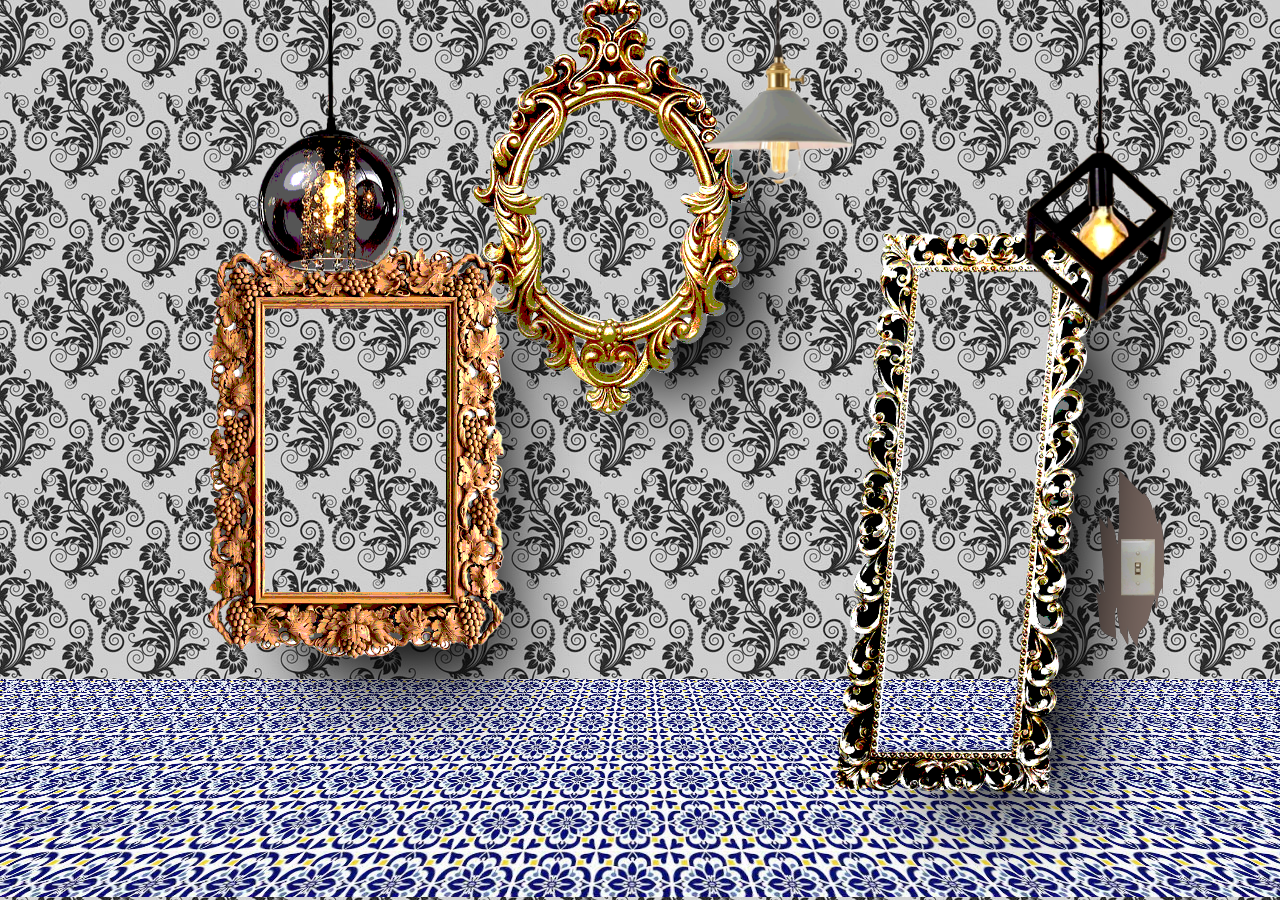
==== index.html @ bf590c5a "난 user-select가 싫어" ====
<!DOCTYPE html>
<html lang="en">
<head>
    <meta charset="UTF-8">
    <meta name="viewport" content="width=device-width, initial-scale=1.0">
    <title>Mirror room</title>
    <style>
        * {
            margin: 0;
            padding: 0;
            user-select: none;
        }
        body {
            background-image: url('./img/wall.jpeg');
            background-repeat: repeat;
            overflow: hidden;
        }
        .floor {
            position: absolute;
            width: 300vw;
            height: 500px;
            left: calc(50% - 150vw);
            bottom: 0;
            background-image: url('./img/floor.jpeg');
            background-repeat: repeat;
            transform: perspective(100px) rotateX(15deg) translateZ(10px);
            transform-origin: center bottom;
            z-index: 0;
        }
        .button {
            position: absolute;
            bottom: 250px;
            right: 9%;
            z-index: -1;
            border: 0px;
            background-color: transparent;
        }
        .mirror {
            position: absolute;
            overflow: hidden;
            display: flex;
            align-items: center;
            justify-content: center;
            transform: scaleX(-1);
            box-shadow: -50px 50px 80px rgba(0, 0, 0, 5);
        }
        .frame {
            position: absolute;
            display: flex;
            align-items: center;
            justify-content: center;
            transform: scaleX(-1);
            pointer-events: none;
        }
        .mirror1 {
            width: 200px;
            height: 250px;
            border-radius: 50%;
            left: 40%;
            top: 10%;
        }
        .frame1 {
            width: 280px;
            border-radius: 50%;
            left: calc(40% - 40px);
            top: calc(10% - 100px);
        }
        .mirror2 {
            position: absolute;
            overflow: hidden;
            width: 200px;
            height: 360px;
            top: 30%;
            left: 20%;
        }
        .frame2 {
            width: 300px;
            height: 430px;
            top: calc(30% - 40px);
            left: calc(20% - 50px);
        }
        .mirror3 {
            width: 150px;
            height: 480px;
            transform: scaleX(-1) skew(5deg);
            left: 70%;
            top: 30%;
        }
        .frame3 {
            width: 220px;
            transform: scaleX(-1) skew(5deg);
            left: calc(70% - 40px);
            top: calc(30% - 40px);
        }
        video {
            filter: blur(1px) contrast(120%);
        }
        .mirror:after {
            content: '';
            position: absolute;
            top: 0;
            left: 0;
            width: 0;
            height: 100%;
            background-color: rgba(255,255,255,0.4);
            -webkit-transition: none;
                -moz-transition: none;
                    transition: none;
        }
        .mirror:hover:after {
            width: 120%;
            background-color: rgba(255,255,255,0);
            
            -webkit-transition: all 0.4s ease-in-out;
                -moz-transition: all 0.4s ease-in-out;
                    transition: all 0.4s ease-in-out;
        }

        .light {
            position: absolute;
            width: 150px;
        }
        .light1 {
            left: 20%;
        }
        .light2 {
            left: 55%;
        }
        .light3 {
            left: 80%;
        }
        .light:hover {
            animation: ding 2s ease-in-out forwards;
        }
        @keyframes ding {
            0% {
                top: 0;
            }

            20% {
                top: 50px;
            }

            100% {
                top: 0;
            }
        }

        .reveal {
            display: none;
        }
        .dark {
            position: absolute;
            width: 100vw;
            height: 100vh;
            background-color: rgb(12, 16, 90);
            opacity: 80%;
            mix-blend-mode: color-burn;
            pointer-events: none;
        }
        .reveal a {
            color: rgb(181, 212, 240);
            position: absolute;
            font-size: 100px;
            height: 80px;
            width: 80px;
            mix-blend-mode: color-dodge;
            font-family: cursive;
            text-align: center;
            left: 40%;
            top: 50%;
            transform: rotate(-30deg);
        }
    </style>
</head>
<body>
    <div class="floor"></div>

    <button class="button" value="on" onclick="onOff()">
        <img src="./img/switch.png" alt="">
    </button>

    <div class="mirror mirror1">
        <video id="webcam1" width="640" height="480" autoplay></video>
    </div>
    <img src="./img/mirror1.png" alt="" class="frame frame1">

    
    <div class="mirror mirror2">
        <video id="webcam2" width="640" height="480" autoplay></video>
    </div>
    <img src="./img/mirror2.png" alt="" class="frame frame2">
   
    <div class="mirror mirror3">
        <video id="webcam3" width="640" height="480" autoplay></video>
    </div>
    <img src="./img/mirror3.png" alt="" class="frame frame3">


    <img src="./img/light1.png" alt="" class="light light1">
    <img src="./img/light2.png" alt="" class="light light2">
    <img src="./img/light3.png" alt="" class="light light3">

    
    <div class="reveal">
        <div class="dark"></div>
        <a href="./next.html">./next.html</a>
    </div>


    <script>
        const reveal = document.querySelector('.reveal');
        const button = document.querySelector('.button');

        function onOff() {
            console.log('clicked');
            if (button.value === 'on') {
                reveal.style.display = 'block';
                button.value = 'off';
            }
            else {
                reveal.style.display = 'none';
                button.value = 'on';
            }
        }
        


        navigator.mediaDevices.getUserMedia({
            video: {
                width: { exact: 1 },
                height: { exact: 1 }
            }
        })
        .then(function (stream) {
            // Set stream for the first video element
            document.getElementById('webcam1').srcObject = stream.clone();

            // Set stream for the second video element
            document.getElementById('webcam2').srcObject = stream.clone();

            // Set stream for the third video element
            document.getElementById('webcam3').srcObject = stream.clone();
        })

        .catch(function (error) {
            console.error('Error accessing webcam:', error);
        });

    </script>
</body>
</html>
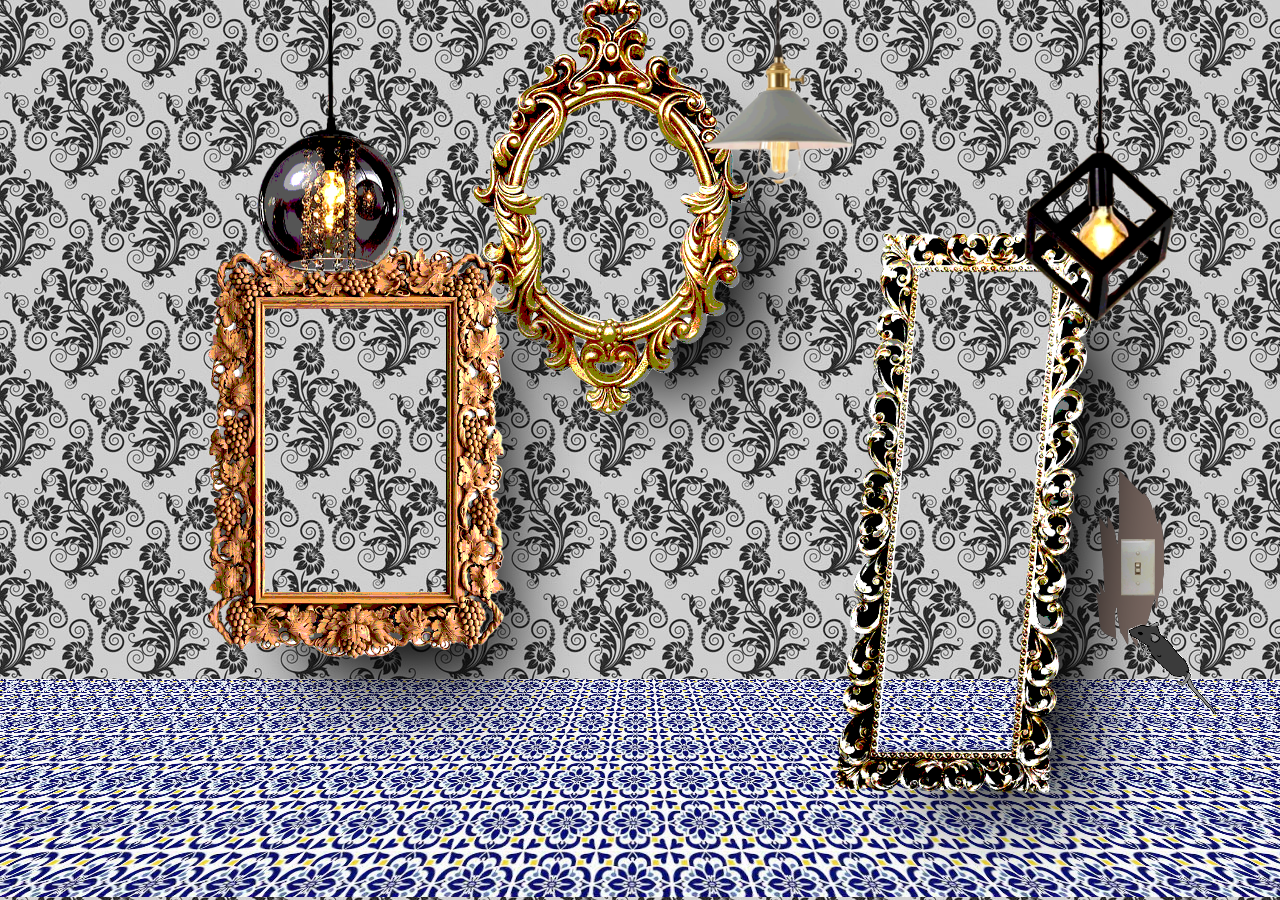
==== commit 9cb78b80: "쥐 등장" ====
--- a/index.html
+++ b/index.html
@@ -3,7 +3,7 @@
 <head>
     <meta charset="UTF-8">
     <meta name="viewport" content="width=device-width, initial-scale=1.0">
-    <title>Mirror room</title>
+    <title>Mirror Room</title>
     <style>
         * {
             margin: 0;
@@ -35,7 +35,7 @@
             border: 0px;
             background-color: transparent;
         }
-        .mirror {
+        li{
             position: absolute;
             overflow: hidden;
             display: flex;
@@ -44,7 +44,7 @@
             transform: scaleX(-1);
             box-shadow: -50px 50px 80px rgba(0, 0, 0, 5);
         }
-        .frame {
+        ul>img {
             position: absolute;
             display: flex;
             align-items: center;
@@ -52,20 +52,20 @@
             transform: scaleX(-1);
             pointer-events: none;
         }
-        .mirror1 {
+        li:nth-of-type(1) {
             width: 200px;
             height: 250px;
             border-radius: 50%;
             left: 40%;
             top: 10%;
         }
-        .frame1 {
+        ul>img:nth-of-type(1) {
             width: 280px;
             border-radius: 50%;
             left: calc(40% - 40px);
             top: calc(10% - 100px);
         }
-        .mirror2 {
+        li:nth-of-type(2) {
             position: absolute;
             overflow: hidden;
             width: 200px;
@@ -73,29 +73,26 @@
             top: 30%;
             left: 20%;
         }
-        .frame2 {
+        ul>img:nth-of-type(2) {
             width: 300px;
             height: 430px;
             top: calc(30% - 40px);
             left: calc(20% - 50px);
         }
-        .mirror3 {
+        li:nth-of-type(3) {
             width: 150px;
             height: 480px;
             transform: scaleX(-1) skew(5deg);
             left: 70%;
             top: 30%;
         }
-        .frame3 {
+        ul>img:nth-of-type(3) {
             width: 220px;
             transform: scaleX(-1) skew(5deg);
             left: calc(70% - 40px);
             top: calc(30% - 40px);
         }
-        video {
-            filter: blur(1px) contrast(120%);
-        }
-        .mirror:after {
+        li:after {
             content: '';
             position: absolute;
             top: 0;
@@ -104,21 +101,26 @@
             height: 100%;
             background-color: rgba(255,255,255,0.4);
             -webkit-transition: none;
-                -moz-transition: none;
-                    transition: none;
-        }
-        .mirror:hover:after {
+            -moz-transition: none;
+            transition: none;
+        }
+        li:hover:after {
             width: 120%;
             background-color: rgba(255,255,255,0);
             
             -webkit-transition: all 0.4s ease-in-out;
-                -moz-transition: all 0.4s ease-in-out;
-                    transition: all 0.4s ease-in-out;
-        }
-
+            -moz-transition: all 0.4s ease-in-out;
+            transition: all 0.4s ease-in-out;
+        }
+        video {
+            filter: blur(1px) contrast(120%);
+        }
         .light {
             position: absolute;
             width: 150px;
+            &:hover {
+                animation: ding 2s ease-in-out forwards;
+            }
         }
         .light1 {
             left: 20%;
@@ -128,9 +130,6 @@
         }
         .light3 {
             left: 80%;
-        }
-        .light:hover {
-            animation: ding 2s ease-in-out forwards;
         }
         @keyframes ding {
             0% {
@@ -145,7 +144,6 @@
                 top: 0;
             }
         }
-
         .reveal {
             display: none;
         }
@@ -159,94 +157,60 @@
             pointer-events: none;
         }
         .reveal a {
-            color: rgb(181, 212, 240);
-            position: absolute;
-            font-size: 100px;
-            height: 80px;
-            width: 80px;
-            mix-blend-mode: color-dodge;
+            position: absolute;
             font-family: cursive;
             text-align: center;
-            left: 40%;
-            top: 50%;
-            transform: rotate(-30deg);
+            left: 45%;
+            bottom: 10px;
+            filter: contrast(3);
+        }
+        .reveal a img {
+            transform: scale(2,1);
+        }
+        .mouse {
+            position: absolute;
+            width: 150px;
+            transform: rotate(49deg) scale(-1, 1);
+            right: 2%;
+            bottom: 192px;
+            filter: saturate(0) contrast(3);
         }
     </style>
 </head>
 <body>
     <div class="floor"></div>
-
     <button class="button" value="on" onclick="onOff()">
-        <img src="./img/switch.png" alt="">
+        <img src="./img/switch.png">
     </button>
 
-    <div class="mirror mirror1">
-        <video id="webcam1" width="640" height="480" autoplay></video>
-    </div>
-    <img src="./img/mirror1.png" alt="" class="frame frame1">
-
-    
-    <div class="mirror mirror2">
-        <video id="webcam2" width="640" height="480" autoplay></video>
-    </div>
-    <img src="./img/mirror2.png" alt="" class="frame frame2">
-   
-    <div class="mirror mirror3">
-        <video id="webcam3" width="640" height="480" autoplay></video>
-    </div>
-    <img src="./img/mirror3.png" alt="" class="frame frame3">
-
-
-    <img src="./img/light1.png" alt="" class="light light1">
-    <img src="./img/light2.png" alt="" class="light light2">
-    <img src="./img/light3.png" alt="" class="light light3">
-
-    
+    <ul>
+        <li>
+            <video id="webcam1" width="640" height="480" autoplay></video>
+        </li>
+        <img src="./img/mirror1.png">
+        <li>
+            <video id="webcam2" width="640" height="480" autoplay></video>
+        </li>
+        <img src="./img/mirror2.png">
+        <li>
+            <video id="webcam3" width="640" height="480" autoplay></video>
+        </li>
+        <img src="./img/mirror3.png">
+    </ul>
+
+    <img src="./img/light1.png" class="light light1">
+    <img src="./img/light2.png" class="light light2">
+    <img src="./img/light3.png" class="light light3">
+
+    <img src="./img/mouse.gif" class="mouse">
+
     <div class="reveal">
         <div class="dark"></div>
-        <a href="./next.html">./next.html</a>
+        <a href="https://en.wikipedia.org/wiki/Random_(disambiguation)">
+            <img src="./img/portal.gif">
+        </a>
     </div>
 
-
-    <script>
-        const reveal = document.querySelector('.reveal');
-        const button = document.querySelector('.button');
-
-        function onOff() {
-            console.log('clicked');
-            if (button.value === 'on') {
-                reveal.style.display = 'block';
-                button.value = 'off';
-            }
-            else {
-                reveal.style.display = 'none';
-                button.value = 'on';
-            }
-        }
-        
-
-
-        navigator.mediaDevices.getUserMedia({
-            video: {
-                width: { exact: 1 },
-                height: { exact: 1 }
-            }
-        })
-        .then(function (stream) {
-            // Set stream for the first video element
-            document.getElementById('webcam1').srcObject = stream.clone();
-
-            // Set stream for the second video element
-            document.getElementById('webcam2').srcObject = stream.clone();
-
-            // Set stream for the third video element
-            document.getElementById('webcam3').srcObject = stream.clone();
-        })
-
-        .catch(function (error) {
-            console.error('Error accessing webcam:', error);
-        });
-
-    </script>
+    <script src="./script.js"></script>
 </body>
 </html>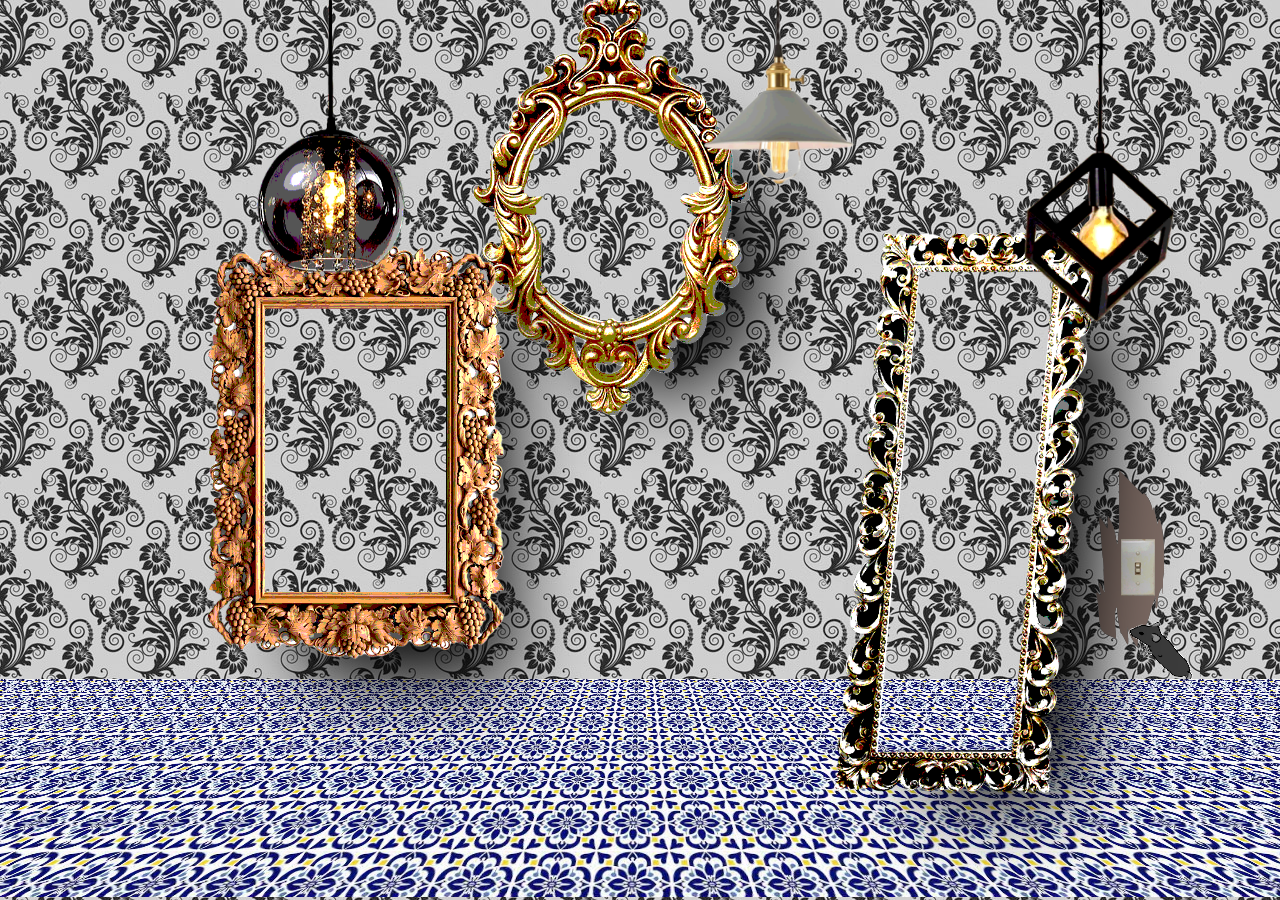
==== commit 04a69e24: "쥐 위치 수정" ====
--- a/index.html
+++ b/index.html
@@ -171,9 +171,10 @@
             position: absolute;
             width: 150px;
             transform: rotate(49deg) scale(-1, 1);
-            right: 2%;
+            right: calc(9% - 90px);
             bottom: 192px;
             filter: saturate(0) contrast(3);
+            z-index: -1;
         }
     </style>
 </head>
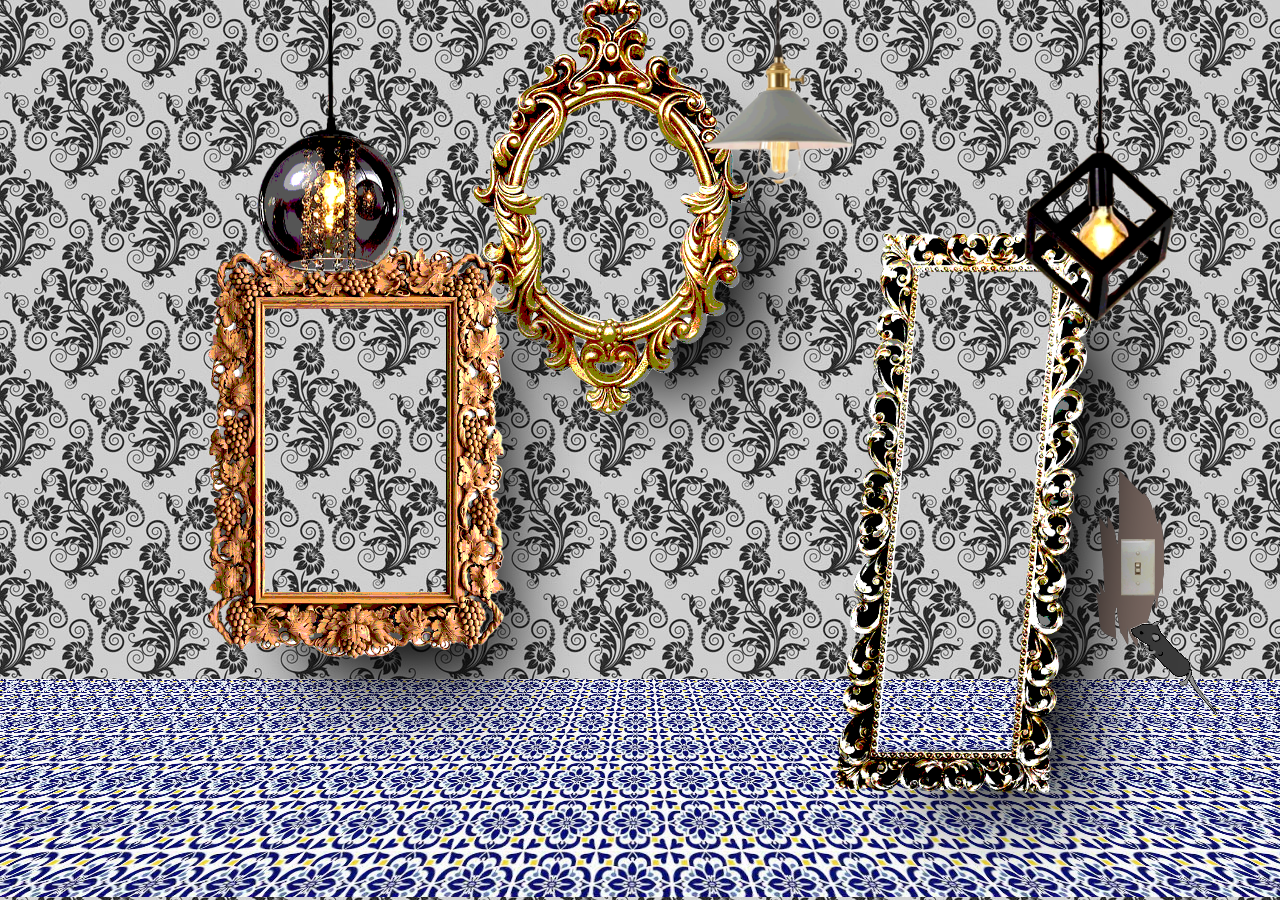
==== commit 2f73fcf2: "Update index.html" ====
--- a/index.html
+++ b/index.html
@@ -25,7 +25,7 @@
             background-repeat: repeat;
             transform: perspective(100px) rotateX(15deg) translateZ(10px);
             transform-origin: center bottom;
-            z-index: 0;
+            z-index: -1;
         }
         .button {
             position: absolute;
